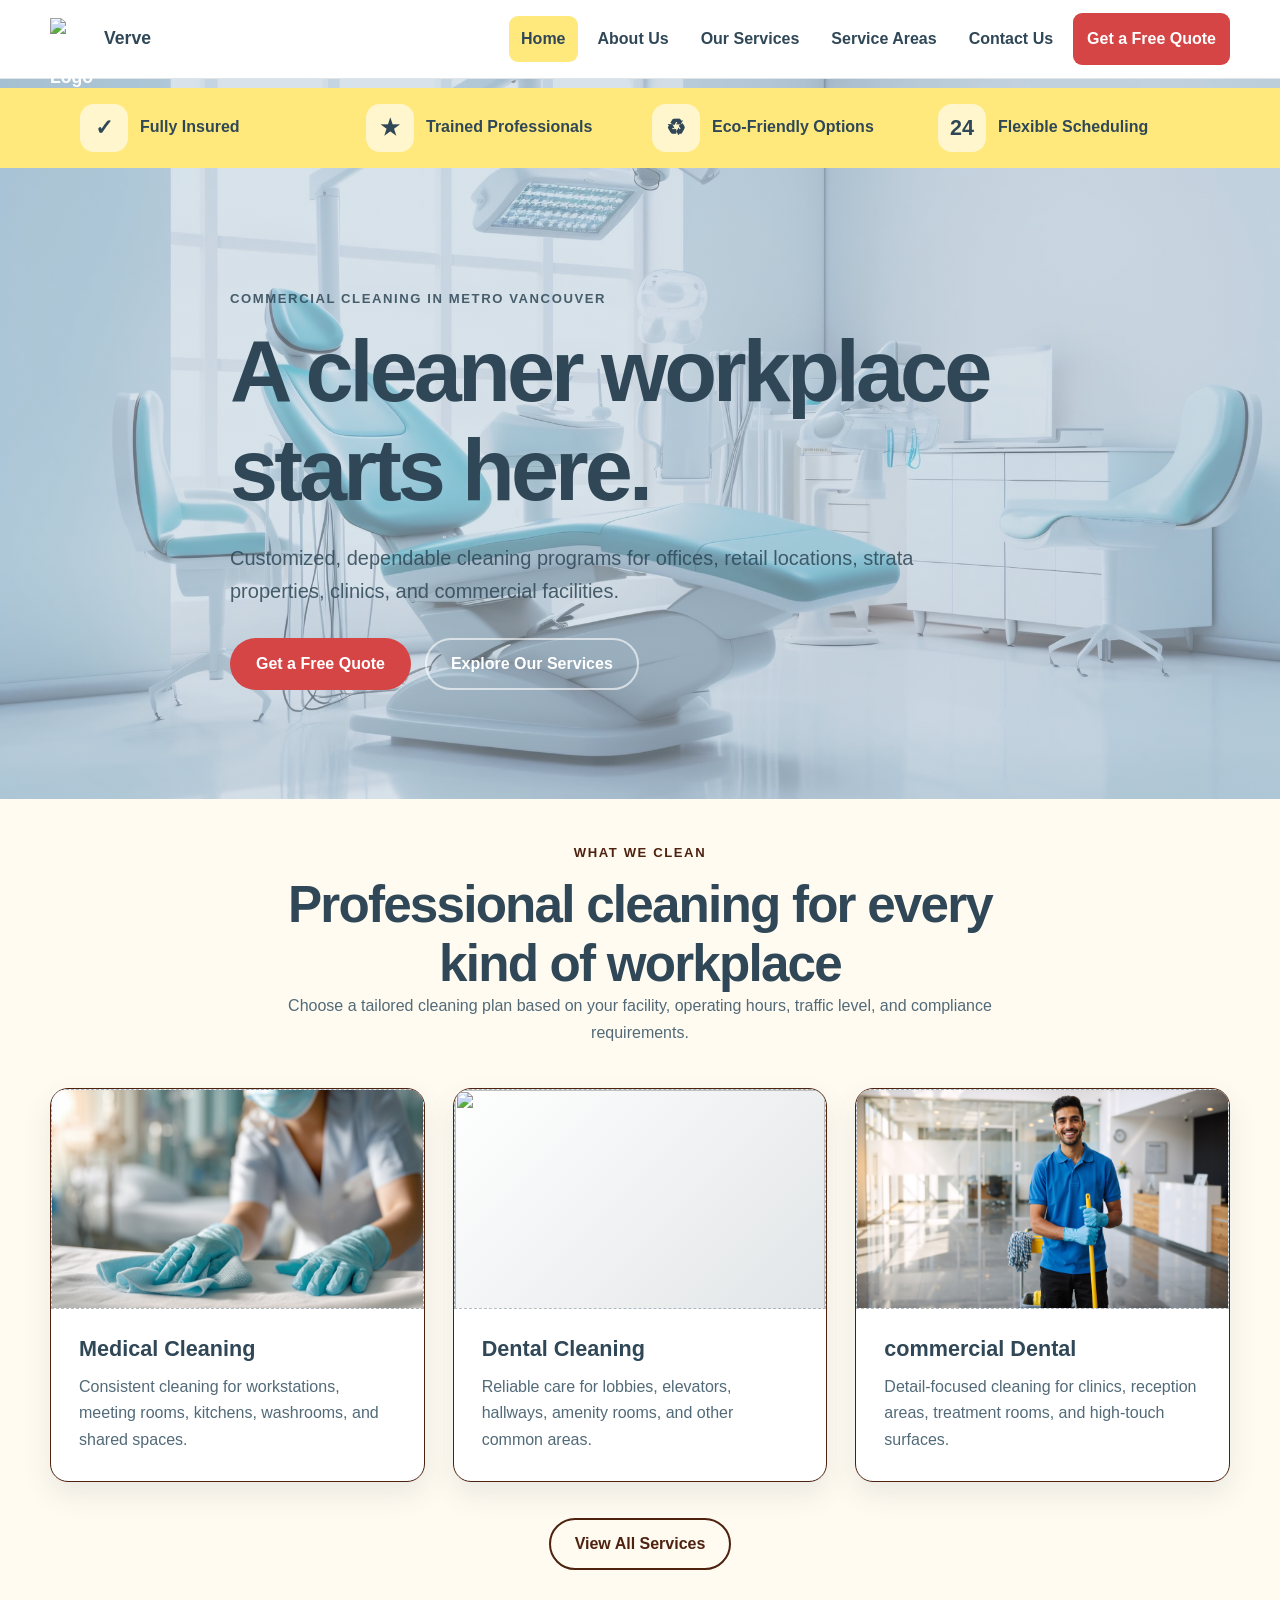
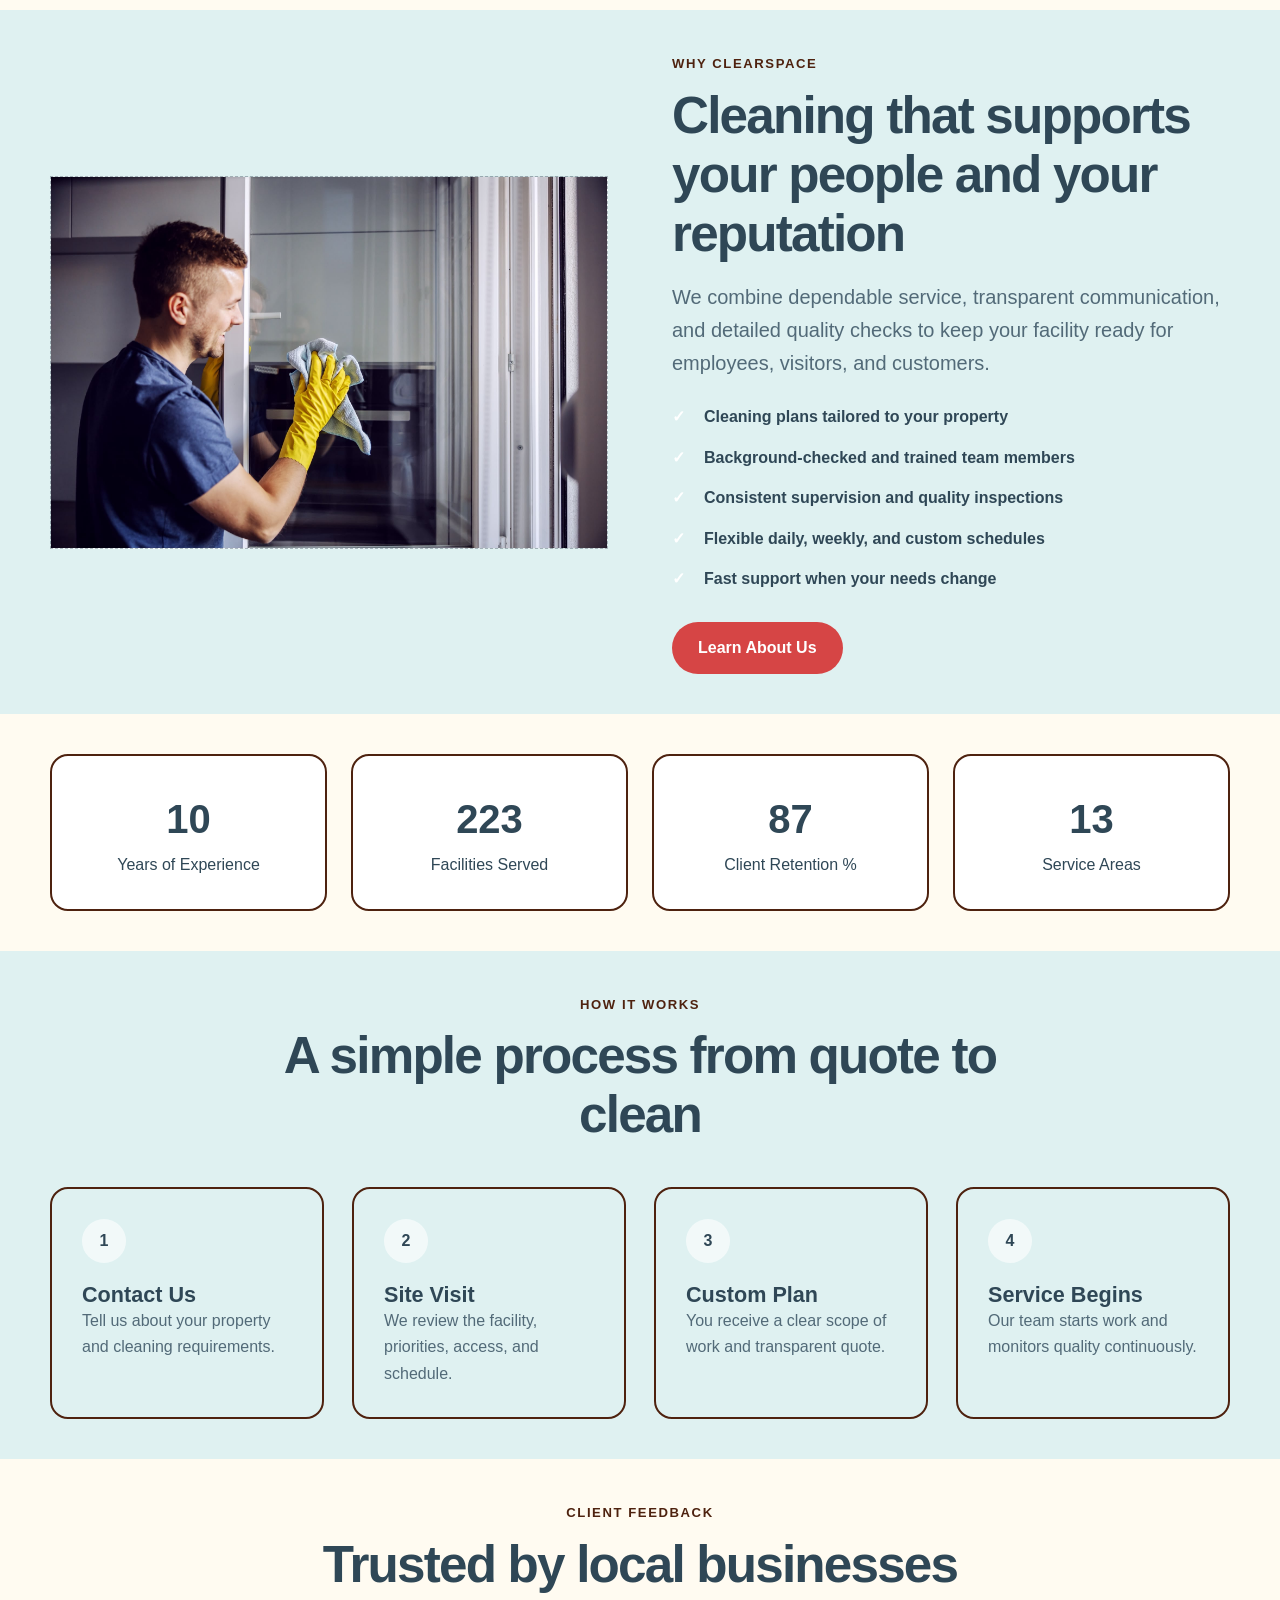
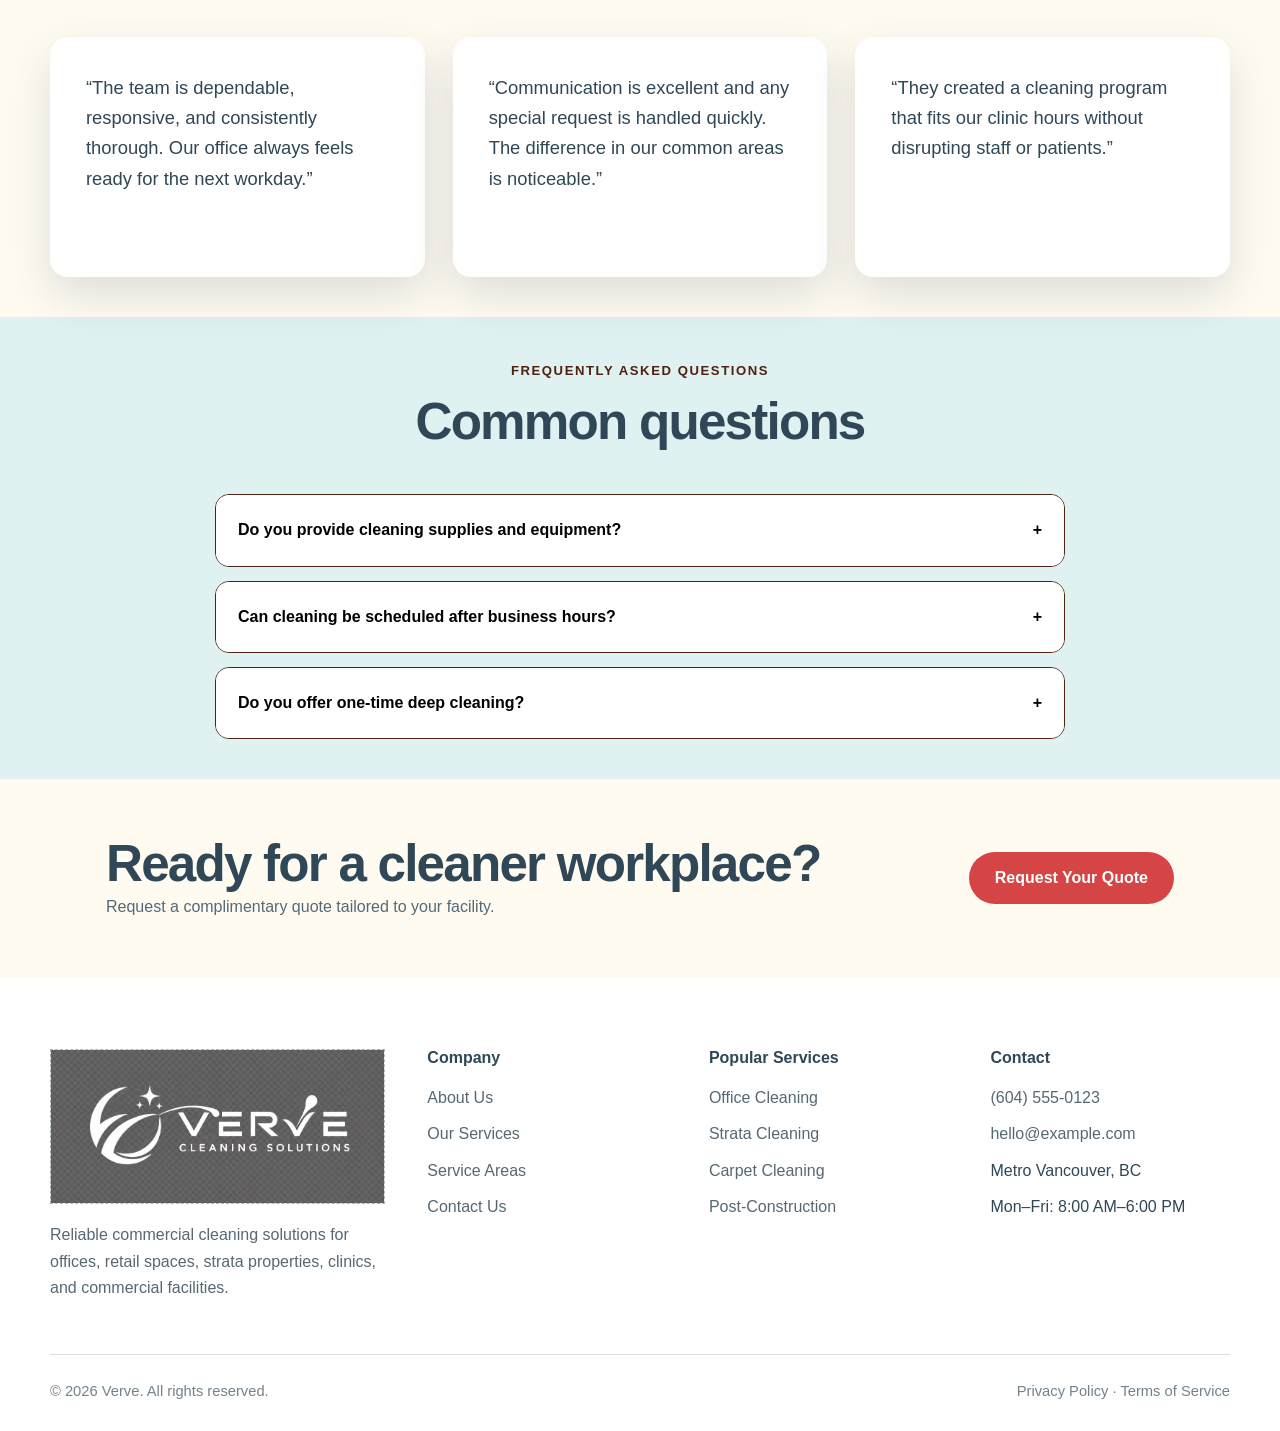
==== index.html @ 014917a5 "initial push" ====
<!DOCTYPE html>
<html lang="en">
<head>
  <meta charset="UTF-8">
  <meta name="viewport" content="width=device-width, initial-scale=1.0">
  <meta name="description" content="Professional commercial cleaning services for businesses throughout Metro Vancouver.">
  <title>Verve Cleaning Solutions</title>
  <link rel="stylesheet" href="css/style.css">
  <link rel="stylesheet" href="css/responsive.css">
  <link rel="stylesheet" href="css/animations.css">
</head>
<body>

<a class="skip-link" href="#main-content">Skip to content</a>
<header class="site-header">
  <div class="container navbar">
    <a class="logo" href="index.html" aria-label="ClearSpace Cleaning home">
      <span class="logo-mark">
        <img src="assets/images/logo.JPG" alt="Company Logo">
      </span>
     <span class="logo-text">
        <span data-company-name></span>
      </span>
    </a> 
    <button class="nav-toggle" type="button" aria-label="Open navigation" aria-expanded="false">
      <span></span><span></span><span></span>
    </button>
    <nav class="nav-links" aria-label="Main navigation">
      <a href="index.html">Home</a>
      <a href="about.html">About Us</a>
      <a href="services.html">Our Services</a>
      <a href="service-areas.html">Service Areas</a>
      <a href="contact.html">Contact Us</a>
      <a class="btn btn-primary" href="contact.html"><span data-quote-label>Get a Free Quote</span></a>
    </nav>
  </div>
</header>


<main id="main-content">
  <section class="hero">
    <section class="trust-bar">
      <div class=" trust-grid">
        <div class="trust-item"><span class="trust-icon">✓</span> Fully Insured</div>
        <div class="trust-item"><span class="trust-icon">★</span> Trained Professionals</div>
        <div class="trust-item"><span class="trust-icon">♻</span> Eco-Friendly Options</div>
        <div class="trust-item"><span class="trust-icon">24</span> Flexible Scheduling</div>
      </div>
    </section>
    <!-- Replace this placeholder with your own MP4 file:
    <video class="hero-video" autoplay muted loop playsinline poster="assets/images/hero-placeholder.svg">
      <source src="assets/videos/hero-video.mp4" type="video/mp4">
    </video>
    <div class="hero-overlay"></div>
    -->
    <div class="container hero-content reveal">
      <span class="eyebrow">Commercial Cleaning in Metro Vancouver</span>
      <h1>A cleaner workplace starts here.</h1>
      <p class="lead">Customized, dependable cleaning programs for offices, retail locations, strata properties, clinics, and commercial facilities.</p>
      <div class="btn-group">
        <a class="btn btn-accent" href="contact.html"><span data-quote-label>Get a Free Quote</span></a>
        <a class="btn btn-outline" href="services.html">Explore Our Services</a>
      </div>
    </div>
  </section>


  <section class="section">
    <div class="container">
      <div class="section-header center reveal">
        <span class="eyebrow">What We Clean</span>
        <h2>Professional cleaning for every kind of workplace</h2>
        <p>Choose a tailored cleaning plan based on your facility, operating hours, traffic level, and compliance requirements.</p>
      </div>
      <div class="grid-3">
        <article class="card service-card reveal">
          <img class="image-placeholder" src="assets/images/thumbnail_2.JPG"></img>
          <div class="card-body"><h3>Medical Cleaning</h3><p>Consistent cleaning for workstations, meeting rooms, kitchens, washrooms, and shared spaces.</p></div>
        </article>
        <article class="card service-card reveal">
          <img class="image-placeholder" src="assets/images/thumbnail_11.JPG"></img>
          <div class="card-body"><h3>Dental Cleaning</h3><p>Reliable care for lobbies, elevators, hallways, amenity rooms, and other common areas.</p></div>
        </article>
        <article class="card service-card reveal">
          <img class="image-placeholder" src="assets/images/thumbnail_5.JPG"></img>
          <div class="card-body"><h3>commercial Dental</h3><p>Detail-focused cleaning for clinics, reception areas, treatment rooms, and high-touch surfaces.</p></div>
        </article>
      </div>
      <div style="text-align:center; margin-top:36px;">
        <a class="btn btn-outline-dark" href="services.html">View All Services</a>
      </div>
    </div>
  </section>

  <section class="section bg-light">
    <div class="container split">
      <img class="image-placeholder reveal" src="assets/images/thumbnail_7.JPG"></img>
      <div class="reveal">
        <span class="eyebrow">Why ClearSpace</span>
        <h2>Cleaning that supports your people and your reputation</h2>
        <p class="lead" style="margin-top:18px;">We combine dependable service, transparent communication, and detailed quality checks to keep your facility ready for employees, visitors, and customers.</p>
        <ul class="check-list">
          <li>Cleaning plans tailored to your property</li>
          <li>Background-checked and trained team members</li>
          <li>Consistent supervision and quality inspections</li>
          <li>Flexible daily, weekly, and custom schedules</li>
          <li>Fast support when your needs change</li>
        </ul>
        <div class="btn-group"><a class="btn btn-primary" href="about.html">Learn About Us</a></div>
      </div>
    </div>
  </section>

  <section class="section">
    <div class="container stats">
      <div class="stat reveal"><span class="stat-number" data-count="12">0</span><span>Years of Experience</span></div>
      <div class="stat reveal"><span class="stat-number" data-count="250">0</span><span>Facilities Served</span></div>
      <div class="stat reveal"><span class="stat-number" data-count="98">0</span><span>Client Retention %</span></div>
      <div class="stat reveal"><span class="stat-number" data-count="15">0</span><span>Service Areas</span></div>
    </div>
  </section>

  <section class="section bg-light">
    <div class="container">
      <div class="section-header center reveal">
        <span class="eyebrow">How It Works</span>
        <h2>A simple process from quote to clean</h2>
      </div>
      <div class="grid-4">
        <div class="process-card reveal"><span class="process-number">1</span><h3>Contact Us</h3><p>Tell us about your property and cleaning requirements.</p></div>
        <div class="process-card reveal"><span class="process-number">2</span><h3>Site Visit</h3><p>We review the facility, priorities, access, and schedule.</p></div>
        <div class="process-card reveal"><span class="process-number">3</span><h3>Custom Plan</h3><p>You receive a clear scope of work and transparent quote.</p></div>
        <div class="process-card reveal"><span class="process-number">4</span><h3>Service Begins</h3><p>Our team starts work and monitors quality continuously.</p></div>
      </div>
    </div>
  </section>

  <section class="section">
    <div class="container">
      <div class="section-header center reveal">
        <span class="eyebrow">Client Feedback</span>
        <h2>Trusted by local businesses</h2>
      </div>
      <div class="grid-3">
        <article class="quote-card reveal"><blockquote>“The team is dependable, responsive, and consistently thorough. Our office always feels ready for the next workday.”</blockquote><footer>— Office Manager, Vancouver</footer></article>
        <article class="quote-card reveal"><blockquote>“Communication is excellent and any special request is handled quickly. The difference in our common areas is noticeable.”</blockquote><footer>— Strata Council Member, Burnaby</footer></article>
        <article class="quote-card reveal"><blockquote>“They created a cleaning program that fits our clinic hours without disrupting staff or patients.”</blockquote><footer>— Clinic Administrator, Richmond</footer></article>
      </div>
    </div>
  </section>

  <section class="section bg-light">
    <div class="container">
      <div class="section-header center reveal"><span class="eyebrow">Frequently Asked Questions</span><h2>Common questions</h2></div>
      <div class="faq-list">
        <div class="faq-item reveal"><button class="faq-question">Do you provide cleaning supplies and equipment?<span>+</span></button><div class="faq-answer"><p>Yes. Our standard service includes professional equipment and cleaning products. We can also use client-provided products when requested.</p></div></div>
        <div class="faq-item reveal"><button class="faq-question">Can cleaning be scheduled after business hours?<span>+</span></button><div class="faq-answer"><p>Yes. Evening, early morning, and weekend scheduling can be arranged based on your operating hours and access requirements.</p></div></div>
        <div class="faq-item reveal"><button class="faq-question">Do you offer one-time deep cleaning?<span>+</span></button><div class="faq-answer"><p>Yes. One-time deep cleaning, move-in or move-out cleaning, and post-construction cleaning are available.</p></div></div>
      </div>
    </div>
  </section>

  <section class="section-sm">
    <div class="container">
      <div class="cta-banner reveal">
        <div><h2>Ready for a cleaner workplace?</h2><p>Request a complimentary quote tailored to your facility.</p></div>
        <a class="btn btn-accent" href="contact.html">Request Your Quote</a>
      </div>
    </div>
  </section>

</main>


<footer class="site-footer">
  <div class="container">
    <div class="footer-grid">
      <div>
        <a class="logo" href="index.html">
          <img class="image-placeholder" src="assets/images/thumbnail_3.JPG"></img>
        </a>
        <p style="margin-top:18px;"><span data-company-description>Reliable commercial cleaning solutions for offices, retail spaces, strata properties, and commercial facilities.</span></p>
      </div>
      <div>
        <h3 class="footer-title">Company</h3>
        <ul class="footer-links">
          <li><a href="about.html">About Us</a></li>
          <li><a href="services.html">Our Services</a></li>
          <li><a href="service-areas.html">Service Areas</a></li>
          <li><a href="contact.html">Contact Us</a></li>
        </ul>
      </div>
      <div>
        <h3 class="footer-title">Popular Services</h3>
        <ul class="footer-links">
          <li><a href="services.html">Office Cleaning</a></li>
          <li><a href="services.html">Strata Cleaning</a></li>
          <li><a href="services.html">Carpet Cleaning</a></li>
          <li><a href="services.html">Post-Construction</a></li>
        </ul>
      </div>
      <div>
        <h3 class="footer-title">Contact</h3>
        <ul class="footer-links">
          <li><a href="tel:+16045550123" data-phone-link><span data-phone-display>(604) 555-0123</span></a></li>
          <li><a href="mailto:hello@example.com" data-email-link><span data-email>hello@example.com</span></a></li>
          <li data-address>Metro Vancouver, BC</li>
          <li data-business-hours>Mon–Fri: 8:00 AM–6:00 PM</li>
        </ul>
      </div>
    </div>
    <div class="footer-bottom">
      <span>© <span data-current-year></span> <span data-company-name>ClearSpace Cleaning</span>. <span data-copyright-suffix>All rights reserved.</span></span>
      <span><span data-privacy-label>Privacy Policy</span> · <span data-terms-label>Terms of Service</span></span>
    </div>
  </div>
</footer>
<button class="back-to-top" type="button" aria-label="Back to top">↑</button>
<script src="js/config.js"></script>
<script src="js/main.js"></script>


</body>
</html>
---- css/style.css ----
:root {
  /* Layout settings */
  --radius: 18px;
  --container: 1180px;
  --transition: 220ms ease;

  /* Main website colors */
  --color-header-footer: #fff;
  /* --color-page-background: #FFFCE1; */
  --color-page-background: #FFFBF1;
  --color-page-background-secondary: #DFF1F1; 
  /* --color-page-background-secondary: #FFFCE1; */
  --color-surface: #FFFFFF;
  --color-text: #2F4756;
  --color-text-muted: #526A78;

  /* CTA and button colors */
  --color-cta: #D64545;
  --color-cta-text: #FFFFFF;
  --color-cta-hover: #B93535;
  --color-button-text: #FFFFFF;
  --color-button-text-hover: #4E220F;
  --color-banner: #FFE97D;

  /* Borders, shadows and overlays */
  --color-border: var(--color-button-text-hover);
  --color-header-border: rgba(47, 71, 86, 0.14);
  --color-footer-divider: rgba(47, 71, 86, 0.18);
  --color-shadow-light: rgba(47, 71, 86, 0.10);
  --color-shadow-medium: rgba(47, 71, 86, 0.16);
  --color-soft-surface: rgba(255, 255, 255, 0.62);
  --color-placeholder-stripe: rgba(255, 255, 255, 0.28);
  --color-placeholder-border: rgba(47, 71, 86, 0.35);
  --color-hero-overlay: rgba(174, 197, 213, 0.82);
  --color-page-hero-overlay: rgba(149, 189, 215, 0.88);
  --color-hero-text: rgba(47, 71, 86, 0.86);
  --color-footer-link: rgba(47, 71, 86, 0.82);
  --color-footer-muted: rgba(47, 71, 86, 0.68);
  --color-focus-ring: rgba(214, 69, 69, 0.18);

  /* Form feedback colors */
  --color-success-text: #355F4B;
  --color-success-background: #E7F1EC;
  --color-error-text: #8F3333;
  --color-error-background: #F8E6E6;
}


* {
  box-sizing: border-box;
  margin: 0;
  padding: 0;
}

html {
  scroll-behavior: smooth;
}

body {
  font-family: Arial, Helvetica, sans-serif;
  color: var(--color-text);
  background: var(--color-page-background);
  line-height: 1.65;
}

body.menu-open {
  overflow: hidden;
}

img,
video {
  display: block;
  width: 100%;
}

a {
  color: inherit;
  text-decoration: none;
}

button,
input,
textarea,
select {
  font: inherit;
}

button {
  cursor: pointer;
}

ul {
  list-style: none;
}

.container {
  width: min(calc(100% - 40px), var(--container));
  margin-inline: auto;
}

.section {
  padding: 40px 0;
}

.section-sm {
  /* padding: 64px 0; */
}

.end-mark {
  text-align: center;
  font-size: 1.5rem;
  color: #777777;
}


.bg-light {
  background: var(--color-page-background-secondary);
}

.bg-primary {
  color: var(--color-text);
  background: var(--color-page-background);
}

.section-header {
  max-width: 720px;
  margin-bottom: 42px;
}

.section-header.center {
  margin-inline: auto;
  text-align: center;
}

.eyebrow {
  display: inline-block;
  margin-bottom: 12px;
  color: var(--color-button-text-hover);
  font-size: 0.82rem;
  font-weight: 800;
  letter-spacing: 0.12em;
  text-transform: uppercase;
}

.bg-primary .eyebrow {
  color: var(--color-text-muted);
}

h1,
h2,
h3,
h4 {
  line-height: 1.15;
}

h1 {
  font-size: clamp(2.6rem, 7vw, 5.4rem);
  letter-spacing: -0.045em;
}

h2 {
  font-size: clamp(2rem, 4vw, 3.25rem);
  letter-spacing: -0.035em;
}

h3 {
  font-size: 1.35rem;
}

p {
  color: var(--color-text-muted);
}

.bg-primary p {
  color: var(--color-text-muted);
}

.lead {
  font-size: clamp(1.05rem, 2vw, 1.25rem);
}

.btn {
  display: inline-flex;
  align-items: center;
  justify-content: center;
  min-height: 52px;
  padding: 0 24px;
  border: 2px solid transparent;
  border-radius: 999px;
  font-weight: 800;
  transition: transform var(--transition), background var(--transition), color var(--transition);
}

.btn:hover {
  transform: translateY(-2px);
}

.btn-primary {
  color: var(--color-button-text) !important;
  background: var(--color-cta);
}

.btn-primary:hover {
  background: var(--color-cta-hover);
}

.btn-accent {
  color: var(--color-surface);
  background: var(--color-cta);
}

.btn-accent:hover {
  background: var(--color-cta-hover);
}

.btn-outline {
  color: var(--color-surface);
  border-color: var(--color-soft-surface);
}

.btn-outline:hover {
  color: var(--color-text);
  background: var(--color-surface);
}

.btn-outline-dark {
  color: var(--color-border);
  border-color: var(--color-border);
}

.btn-outline-dark:hover {
  color: var(--color-header-footer);
  background: var(--color-button-text-hover);
}

.btn-group {
  display: flex;
  flex-wrap: wrap;
  gap: 14px;
  margin-top: 30px;
}

.skip-link {
  position: fixed;
  top: -80px;
  left: 20px;
  z-index: 9999;
  padding: 12px 18px;
  color: var(--color-surface);
  background: var(--color-text);
  border-radius: 8px;
}

.skip-link:focus {
  top: 20px;
}

.site-header {
  position: sticky;
  top: 0;
  z-index: 1000;
  background: var(--color-header-footer);
  border-bottom: 1px solid var(--color-header-border);
  backdrop-filter: blur(15px);
}

.navbar {
  min-height: 78px;
  display: flex;
  align-items: center;
  justify-content: space-between;
  gap: 24px;
}

.logo {
  display: flex;
  align-items: center;
  gap: 12px;
  font-weight: 900;
  font-size: 1.1rem;
}

.logo-text {
  display: flex;
  flex-direction: column;
  line-height: 1.2;
}

.logo-text [data-company-name] {
  font-weight: 800;
  font-size: 1.1rem;
}

.logo-text [legalName] {
  font-size: 0.75rem;
  color: var(--color-text-muted);
}

.logo-mark {
  display: grid;
  place-items: center;
  width: 42px;
  height: 42px;
  color: var(--color-surface);
  background: var(--color-header-footer);
  border-radius: 12px;
}

.nav-links {
  display: flex;
  align-items: center;
  gap: 8px;
}

.nav-links a {
  padding: 10px 12px;
  border-radius: 9px;
  font-weight: 700;
  color: var(--color-text);
}

.nav-links a:hover,
.nav-links a.active {
  /* color: var(--color-header-footer); */
  background: var(--color-banner);
}

.nav-toggle {
  display: none;
  width: 46px;
  height: 46px;
  border: 0;
  background: var(--color-page-background);
  border-radius: 12px;
}

.nav-toggle span {
  display: block;
  width: 22px;
  height: 2px;
  margin: 5px auto;
  background: var(--color-text);
  transition: var(--transition);
}

.hero {
  position: relative;
  min-height: 720px;
  display: grid;
  align-items: center;
  overflow: hidden;
  color: var(--color-text);
  background: linear-gradient(90deg, color-mix(in srgb, var(--color-hero-overlay) 60%, transparent), color-mix(in srgb, var(--color-hero-overlay) 60%, transparent)), url("../assets/images/thumbnail_10.JPG") center/cover no-repeat;
}

.hero-video {
  position: absolute;
  inset: 0;
  z-index: -2;
  height: 100%;
  object-fit: cover;
}

.hero-overlay {
  position: absolute;
  inset: 0;
  z-index: -1;
  background: linear-gradient(90deg, var(--color-hero-overlay), var(--color-hero-overlay));
}

.hero-content {
  max-width: 820px;
  padding: 100px 0;
}

.hero .eyebrow {
  color: var(--color-hero-text);
}

.hero p {
  max-width: 690px;
  margin-top: 22px;
  color: var(--color-hero-text);
}

.trust-bar {
  /* border-bottom: 1px solid var(--color-border); */
  background: var(--color-surface);
  /* opacity: 0.8; */
}

.trust-grid {
  min-height: 80px;
  display: grid;
  padding: 0px 80px;
  grid-template-columns: repeat(4, 1fr);
  align-items: center;
  gap: 24px;
  background-color: var(--color-banner);
}

.trust-item {
  display: flex;
  align-items: center;
  gap: 12px;
  font-weight: 800;
  color: var(--color-text);
}

.trust-icon,
.card-icon {
  display: grid;
  place-items: center;
  flex: 0 0 auto;
  width: 48px;
  height: 48px;
  border-radius: 14px;
  background: var(--color-soft-surface);
  font-size: 1.35rem;
}

.grid-2,
.grid-3,
.grid-4 {
  display: grid;
  gap: 28px;
}

.grid-2 {
  grid-template-columns: repeat(2, 1fr);
}

.grid-3 {
  grid-template-columns: repeat(3, 1fr);
}

.grid-4 {
  grid-template-columns: repeat(4, 1fr);
}

.card {
  background: var(--color-surface);
  border: 1px solid var(--color-border);
  border-radius: var(--radius);
  box-shadow: 0 12px 28px var(--color-shadow-light);
  overflow: hidden;
  transition: transform var(--transition), box-shadow var(--transition);
}

.card:hover {
  transform: translateY(-6px);
  box-shadow: 0 18px 45px var(--color-shadow-medium);
}

.card-body {
  padding: 28px;
}

.card-body p {
  margin-top: 12px;
}

.service-card .image-placeholder {
  height: 220px;
}

.image-placeholder {
  display: grid;
  place-items: center;
  /* min-height: 260px; */
  /* padding: 30px; */
  color: var(--color-text-muted);
  background:
    linear-gradient(135deg, var(--color-soft-surface), var(--color-header-border)),
    repeating-linear-gradient(45deg, transparent, transparent 22px, var(--color-placeholder-stripe) 22px, var(--color-placeholder-stripe) 44px);
  border: 1px dashed var(--color-placeholder-border);
  text-align: center;
  font-weight: 800;
}

.split {
  display: grid;
  grid-template-columns: 1fr 1fr;
  gap: 64px;
  align-items: center;
}

.check-list {
  display: grid;
  gap: 14px;
  margin-top: 24px;
}

.check-list li {
  position: relative;
  padding-left: 32px;
  font-weight: 700;
}

.check-list li::before {
  content: "✓";
  position: absolute;
  left: 0;
  color: var(--color-header-footer);
  font-weight: 900;
}

.stats {
  display: grid;
  grid-template-columns: repeat(4, 1fr);
  gap: 24px;
}

.stat {
  padding: 30px;
  text-align: center;
  background: var(--color-surface);
  border: 2px solid var(--color-border);
  border-radius: var(--radius);
}

.stat-number {
  display: block;
  /* color: var(--color-header-footer); */
  font-size: 2.5rem;
  font-weight: 900;
}

.process-card {
  position: relative;
  padding: 30px;
  border: 2px solid var(--color-border);
  border-radius: var(--radius);
}

.process-number {
  display: grid;
  place-items: center;
  width: 44px;
  height: 44px;
  margin-bottom: 20px;
  color: var(--color-text);
  background: var(--color-soft-surface);
  border-radius: 50%;
  font-weight: 900;
}

.quote-card {
  padding: 36px;
  background: var(--color-surface);
  border-radius: var(--radius);
  box-shadow: 0 18px 45px var(--color-shadow-medium);
}

.quote-card blockquote {
  font-size: 1.15rem;
  color: var(--color-text);
}

.quote-card footer {
  margin-top: 20px;
  color: var(--color-header-footer);
  font-weight: 800;
}

.faq-list {
  display: grid;
  gap: 14px;
  max-width: 850px;
  margin-inline: auto;
}

.faq-item {
  border: 1px solid var(--color-border);
  border-radius: 14px;
  overflow: hidden;
}

.faq-question {
  width: 100%;
  display: flex;
  justify-content: space-between;
  gap: 20px;
  padding: 22px;
  border: 0;
  background: var(--color-surface);
  text-align: left;
  font-weight: 800;
}

.faq-answer {
  max-height: 0;
  overflow: hidden;
  transition: max-height 260ms ease;
}

.faq-answer p {
  padding: 0 22px 22px;
}

.faq-item.open .faq-answer {
  max-height: 260px;
}

.cta-banner {
  padding: 56px;
  display: flex;
  align-items: center;
  justify-content: space-between;
  gap: 30px;
  border-radius: 28px;
}

.page-hero {
  padding: 110px 0 80px;
  color: var(--color-text);
  background:
    linear-gradient(90deg, var(--color-page-hero-overlay), var(--color-page-hero-overlay));
}

.page-hero p {
  max-width: 720px;
  margin-top: 20px;
  color: var(--color-hero-text);
}

.value-card {
  padding: 30px;
  background: var(--color-page-background);
  border: 2px solid var(--color-border);
  border-radius: var(--radius);
}

.team-card .image-placeholder {
  min-height: 300px;
}

.filters {
  display: flex;
  flex-wrap: wrap;
  justify-content: center;
  gap: 10px;
  margin-bottom: 36px;
}

.filter-btn {
  padding: 10px 18px;
  color: var(--color-border);
  background: var(--color-surface);
  border: 2px solid var(--color-border);
  border-radius: 999px;
  font-weight: 800;
}

.filter-btn.active,
.filter-btn:hover {
  color: var(--color-header-footer);
  background: var(--color-button-text-hover);
}

.service-card.hidden {
  display: none;
}

.area-card {
  padding: 28px;
  border: 2px solid var(--color-border);
  border-radius: var(--radius);
}

.area-card h3 {
  color: var(--color-border);
}

.map-placeholder {
  min-height: 460px;
  border-radius: var(--radius);
}

.map-placeholder iframe {
  width: 100%;
  height: 100%;
  display: block;
}

.contact-layout {
  display: grid;
  grid-template-columns: 0.85fr 1.15fr;
  gap: 52px;
  align-items: start;
}

.contact-details {
  display: grid;
  gap: 18px;
  margin-top: 30px;
}

.contact-detail {
  padding: 22px;
  background: var(--color-page-background);
  border-radius: 14px;
}

.contact-form {
  padding: 36px;
  background: var(--color-surface);
  border: 2px solid var(--color-border);
  border-radius: var(--radius);
  box-shadow: 0 18px 45px var(--color-shadow-medium);
}

.form-grid {
  display: grid;
  grid-template-columns: repeat(2, 1fr);
  gap: 18px;
}

.form-group {
  display: grid;
  gap: 8px;
}

.form-group.full {
  grid-column: 1 / -1;
}

label {
  font-weight: 800;
}

input,
select,
textarea {
  width: 100%;
  padding: 14px 15px;
  border: 2px solid var(--color-border);
  border-radius: 10px;
  outline: none;
}

input:focus,
select:focus,
textarea:focus {
  border-color: var(--color-header-footer);
  box-shadow: 0 0 0 3px var(--color-focus-ring);
}

textarea {
  min-height: 150px;
  resize: vertical;
}

.checkbox-row {
  display: flex;
  align-items: flex-start;
  gap: 10px;
}

.checkbox-row input {
  width: auto;
  margin-top: 5px;
}

.form-message {
  display: none;
  margin-top: 16px;
  padding: 14px;
  border-radius: 10px;
}

.form-message.success {
  display: block;
  color: var(--color-success-text);
  background: var(--color-success-background);
}

.form-message.error {
  display: block;
  color: var(--color-error-text);
  background: var(--color-error-background);
}

.site-footer {
  padding: 72px 0 28px;
  color: var(--color-text);
  background: var(--color-header-footer);
}

.footer-grid {
  display: grid;
  grid-template-columns: 1.4fr 1fr 1fr 1fr;
  gap: 42px;
}

.footer-grid p,
.footer-grid a {
  color: var(--color-footer-link);
}

.footer-grid a:hover {
  color: var(--color-surface);
}

.footer-title {
  margin-bottom: 18px;
  font-size: 1rem;
}

.footer-links {
  display: grid;
  gap: 10px;
}

.footer-bottom {
  margin-top: 52px;
  padding-top: 24px;
  border-top: 1px solid var(--color-footer-divider);
  display: flex;
  justify-content: space-between;
  gap: 20px;
  color: var(--color-footer-muted);
  font-size: .92rem;
}

.back-to-top {
  position: fixed;
  right: 22px;
  bottom: 22px;
  z-index: 500;
  width: 48px;
  height: 48px;
  color: var(--color-surface);
  background: var(--color-header-footer);
  border: 0;
  border-radius: 50%;
  box-shadow: 0 18px 45px var(--color-shadow-medium);
  opacity: 0;
  pointer-events: none;
  transform: translateY(10px);
  transition: var(--transition);
}

.back-to-top.visible {
  opacity: 1;
  pointer-events: auto;
  transform: translateY(0);
}

.reveal {
  opacity: 0;
  transform: translateY(22px);
  transition: opacity 600ms ease, transform 600ms ease;
}

.reveal.visible {
  opacity: 1;
  transform: translateY(0);
}
---- css/responsive.css ----
@media (max-width: 980px) {
  .nav-toggle {
    display: block;
  }

  .nav-links {
    position: fixed;
    inset: 78px 0 auto;
    display: grid;
    gap: 4px;
    padding: 24px;
    background: var(--white);
    border-bottom: 1px solid var(--border);
    transform: translateY(-140%);
    transition: transform 260ms ease;
  }

  .nav-links.open {
    transform: translateY(0);
  }

  .nav-links .btn {
    margin-top: 8px;
  }

  .trust-grid,
  .grid-4,
  .stats {
    grid-template-columns: repeat(2, 1fr);
  }

  .grid-3 {
    grid-template-columns: repeat(2, 1fr);
  }

  .split,
  .contact-layout {
    grid-template-columns: 1fr;
    gap: 40px;
  }

  .footer-grid {
    grid-template-columns: repeat(2, 1fr);
  }

  .cta-banner {
    align-items: flex-start;
    flex-direction: column;
  }
}

@media (max-width: 680px) {
  .container {
    width: min(calc(100% - 28px), var(--container));
  }

  .section {
    padding: 72px 0;
  }

  .section-sm {
    padding: 50px 0;
  }

  .hero {
    min-height: 650px;
  }

  .hero-content {
    padding: 80px 0;
  }

  .trust-grid,
  .grid-2,
  .grid-3,
  .grid-4,
  .stats,
  .form-grid,
  .footer-grid {
    grid-template-columns: 1fr;
  }

  .trust-grid {
    padding: 24px 0;
  }

  .cta-banner,
  .contact-form {
    padding: 28px;
  }

  .page-hero {
    padding: 80px 0 60px;
  }

  .footer-bottom {
    flex-direction: column;
  }
}
---- css/animations.css ----
@keyframes float {
  0%, 100% { transform: translateY(0); }
  50% { transform: translateY(-8px); }
}

.float {
  animation: float 4s ease-in-out infinite;
}

@media (prefers-reduced-motion: reduce) {
  *,
  *::before,
  *::after {
    scroll-behavior: auto !important;
    animation-duration: 0.01ms !important;
    animation-iteration-count: 1 !important;
    transition-duration: 0.01ms !important;
  }

  .reveal {
    opacity: 1;
    transform: none;
  }
}
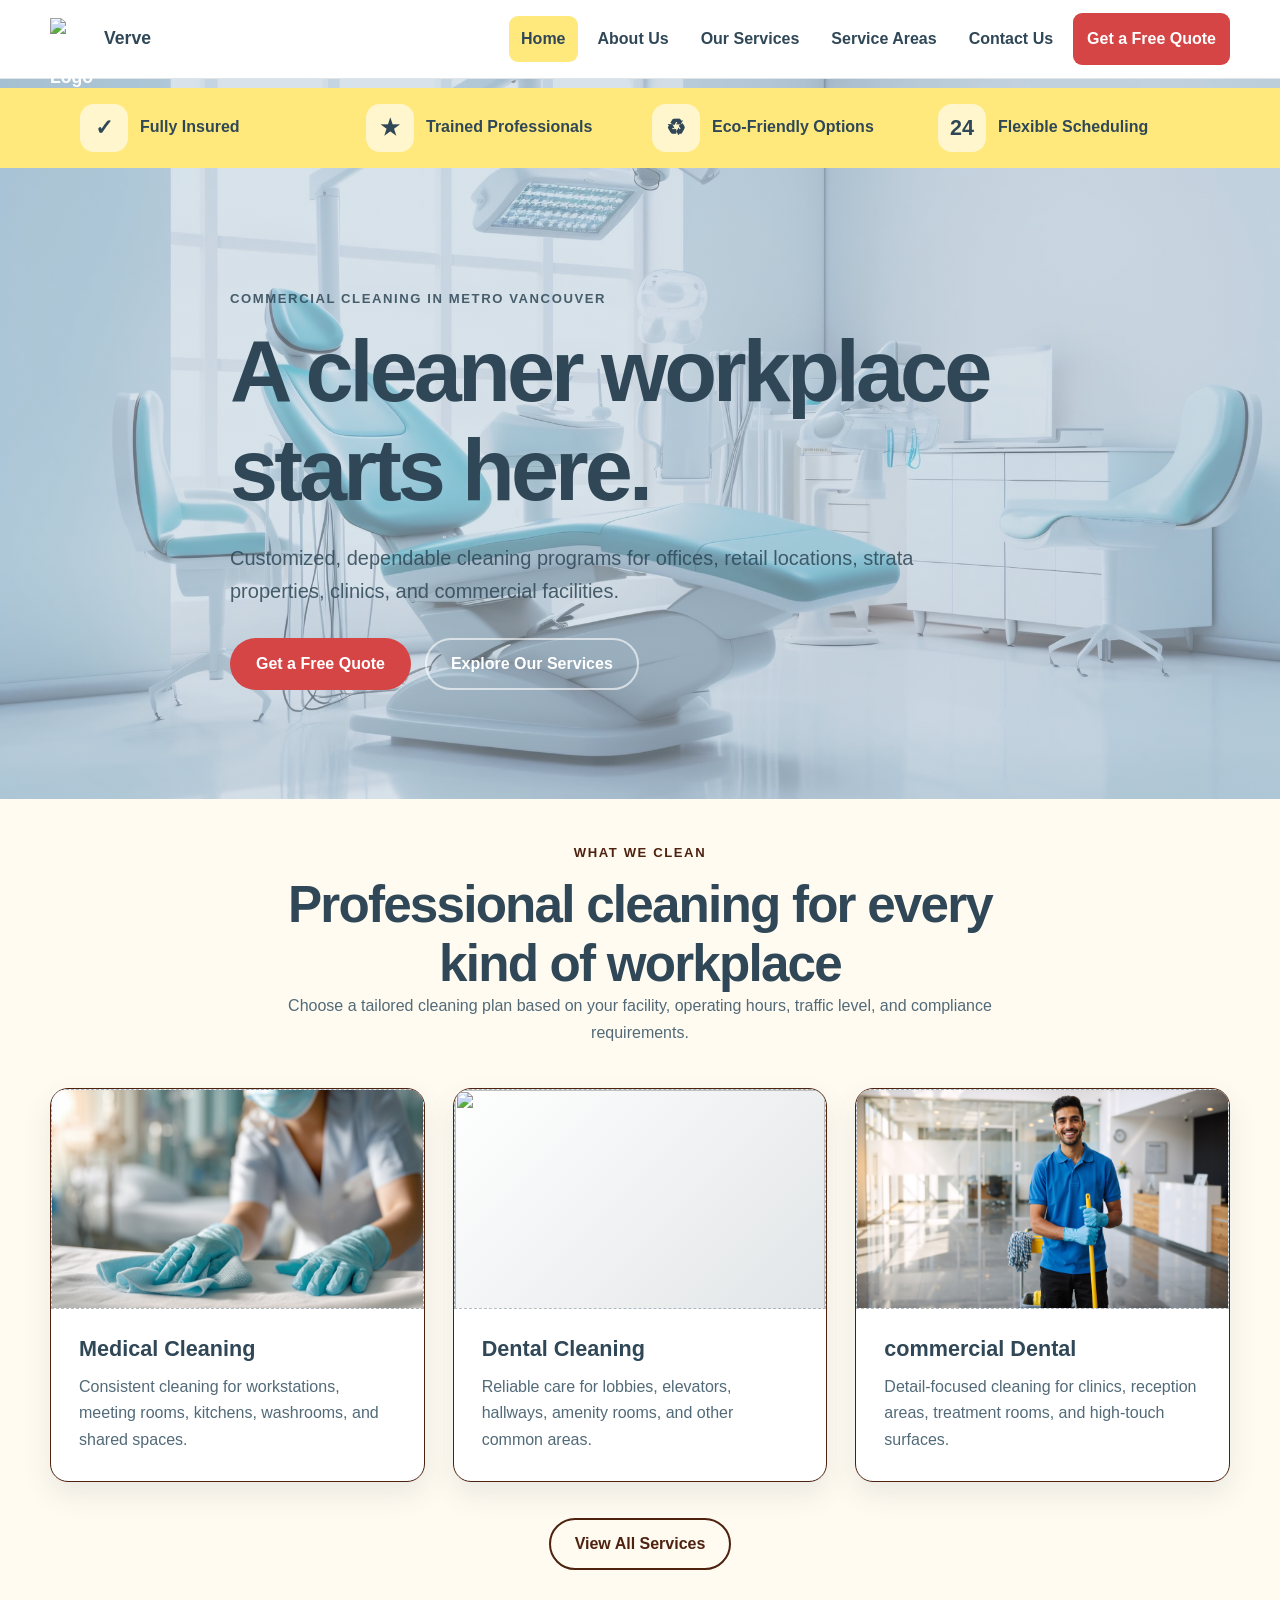
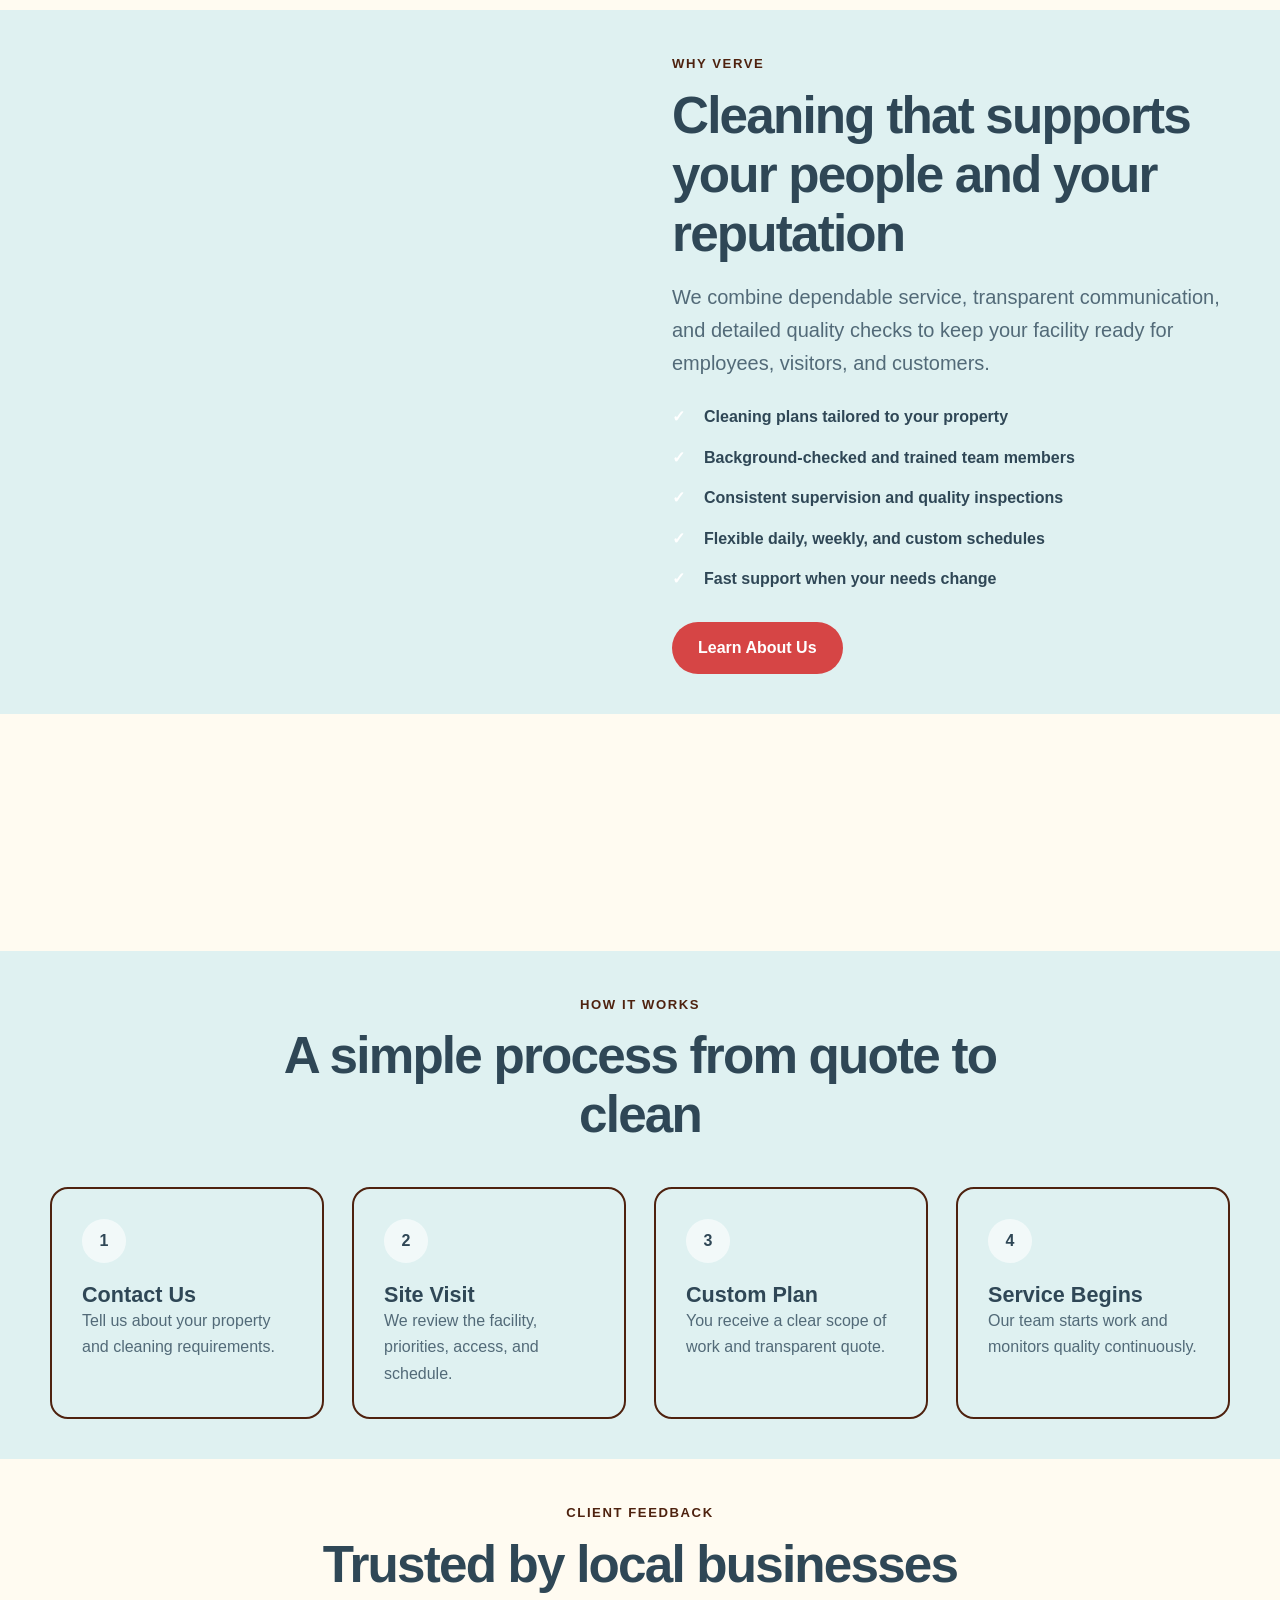
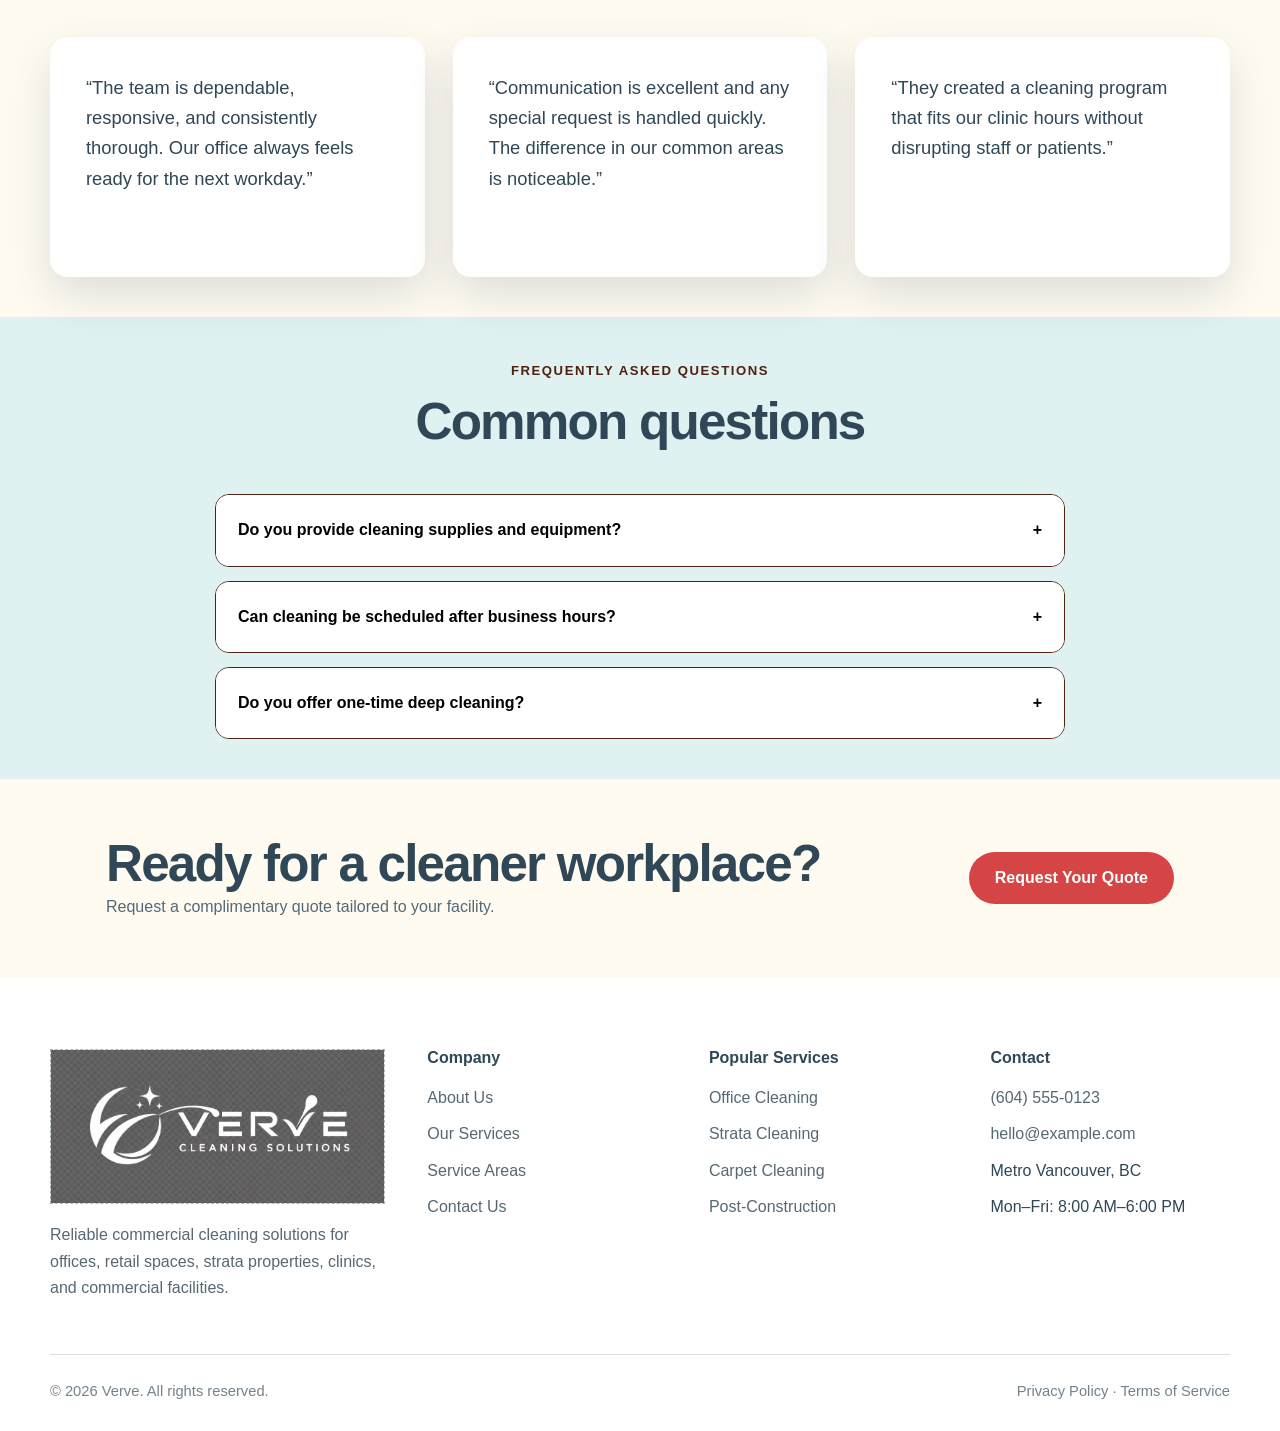
==== commit 96b5e998: "ini" ====
--- a/index.html
+++ b/index.html
@@ -14,7 +14,7 @@
 <a class="skip-link" href="#main-content">Skip to content</a>
 <header class="site-header">
   <div class="container navbar">
-    <a class="logo" href="index.html" aria-label="ClearSpace Cleaning home">
+    <a class="logo" href="index.html" aria-label="Verve Cleaning home">
       <span class="logo-mark">
         <img src="assets/images/logo.JPG" alt="Company Logo">
       </span>
@@ -96,7 +96,7 @@
     <div class="container split">
       <img class="image-placeholder reveal" src="assets/images/thumbnail_7.JPG"></img>
       <div class="reveal">
-        <span class="eyebrow">Why ClearSpace</span>
+        <span class="eyebrow">Why Verve</span>
         <h2>Cleaning that supports your people and your reputation</h2>
         <p class="lead" style="margin-top:18px;">We combine dependable service, transparent communication, and detailed quality checks to keep your facility ready for employees, visitors, and customers.</p>
         <ul class="check-list">
@@ -210,7 +210,7 @@
       </div>
     </div>
     <div class="footer-bottom">
-      <span>© <span data-current-year></span> <span data-company-name>ClearSpace Cleaning</span>. <span data-copyright-suffix>All rights reserved.</span></span>
+      <span>© <span data-current-year></span> <span data-company-name>Verve Cleaning</span>. <span data-copyright-suffix>All rights reserved.</span></span>
       <span><span data-privacy-label>Privacy Policy</span> · <span data-terms-label>Terms of Service</span></span>
     </div>
   </div>
